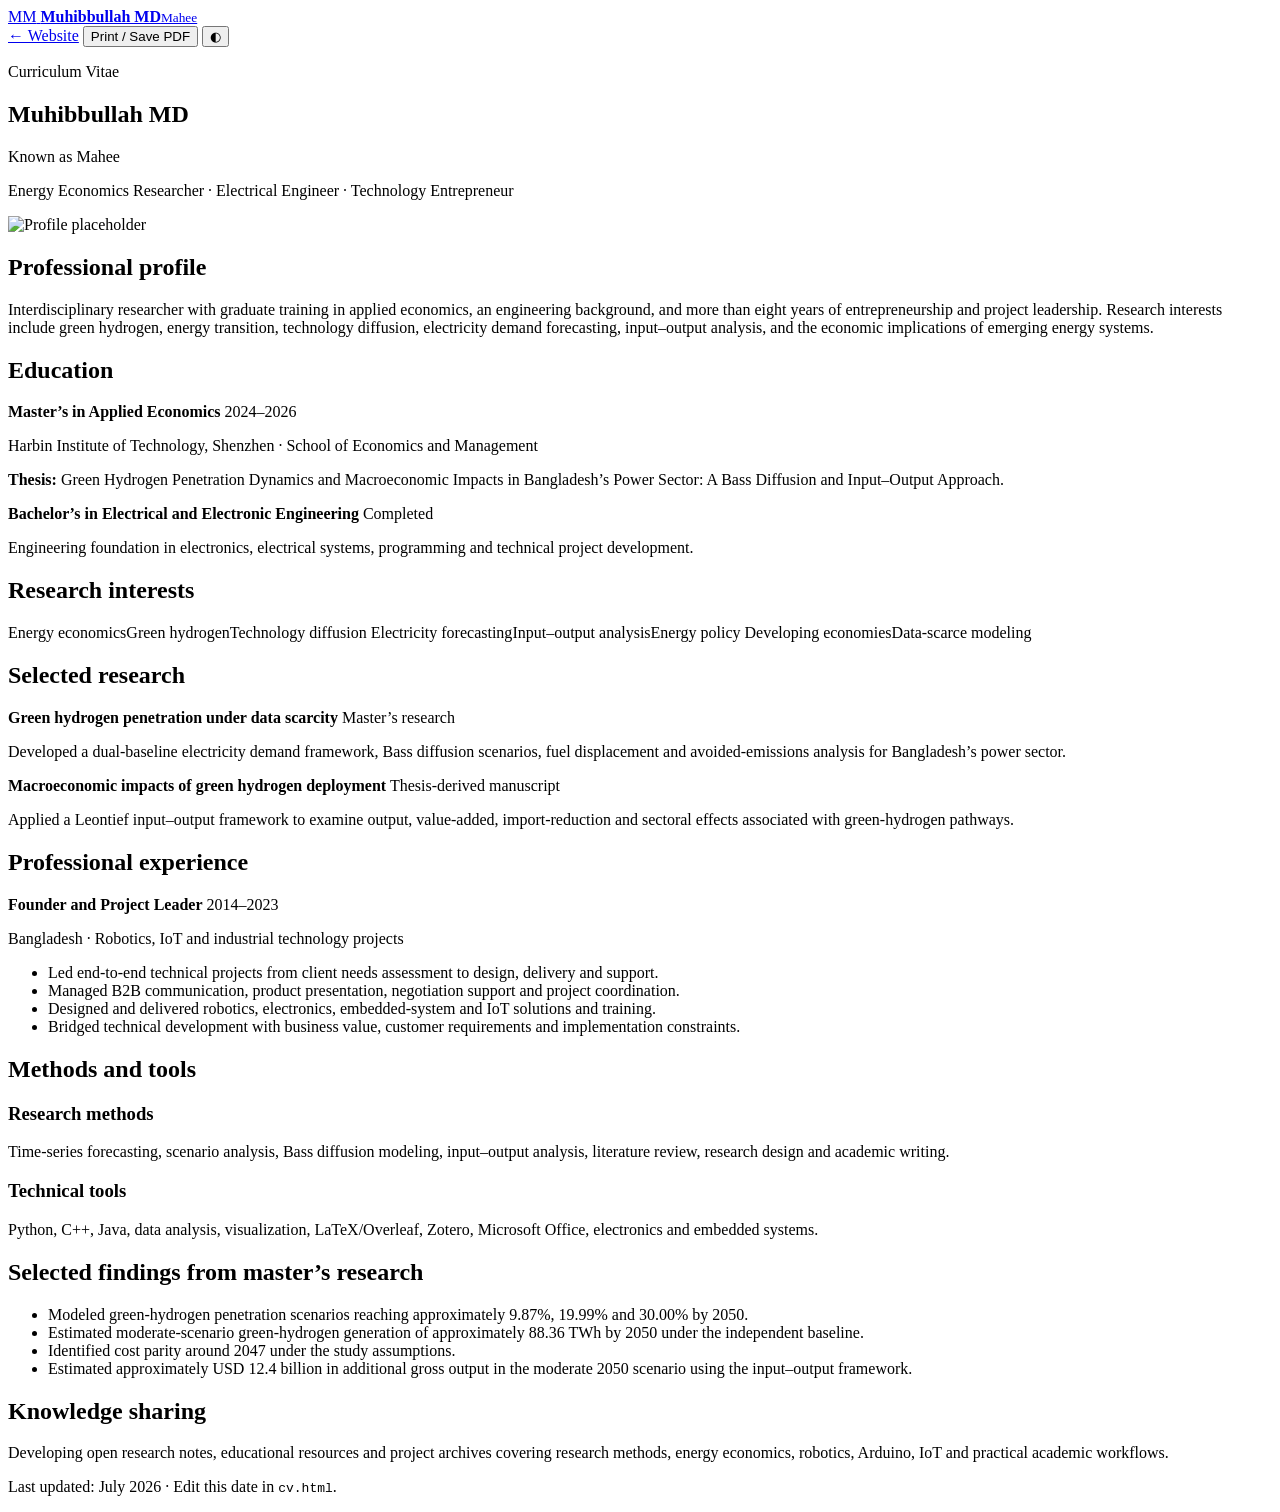
==== cv.html @ a52321ee "Add files via upload" ====
<!DOCTYPE html>
<html lang="en" data-theme="light">
<head>
  <meta charset="utf-8">
  <meta name="viewport" content="width=device-width, initial-scale=1">
  <title>CV | Muhibbullah MD (Mahee)</title>
  <meta name="description" content="Curriculum vitae of Muhibbullah MD (Mahee).">
  <link rel="icon" href="assets/images/favicon.svg" type="image/svg+xml">
  <link rel="stylesheet" href="assets/css/styles.css">
  <script>
    (function () {
      const saved = localStorage.getItem("theme");
      const prefersDark = window.matchMedia("(prefers-color-scheme: dark)").matches;
      document.documentElement.dataset.theme = saved || (prefersDark ? "dark" : "light");
    })();
  </script>
</head>
<body class="cv-page">
  <header class="site-header no-print">
    <div class="container nav-wrap">
      <a class="brand" href="index.html">
        <span class="brand-mark" aria-hidden="true">MM</span>
        <span><strong>Muhibbullah MD</strong><small>Mahee</small></span>
      </a>
      <nav class="cv-nav">
        <a href="index.html">← Website</a>
        <button class="button secondary small" type="button" onclick="window.print()">Print / Save PDF</button>
        <button class="theme-toggle" type="button" aria-label="Switch color theme"><span aria-hidden="true">◐</span></button>
      </nav>
    </div>
  </header>

  <main class="cv-shell">
    <article class="cv-document">
      <header class="cv-header">
        <div>
          <p class="eyebrow">Curriculum Vitae</p>
          <h1>Muhibbullah MD</h1>
          <p class="cv-subtitle">Known as Mahee</p>
          <p class="cv-role">Energy Economics Researcher · Electrical Engineer · Technology Entrepreneur</p>
        </div>
        <img src="assets/images/profile-placeholder.svg" alt="Profile placeholder" width="150" height="150">
      </header>

      <div class="cv-contact" id="cv-contact"></div>

      <section class="cv-section">
        <h2>Professional profile</h2>
        <p>
          Interdisciplinary researcher with graduate training in applied economics, an engineering background,
          and more than eight years of entrepreneurship and project leadership. Research interests include green
          hydrogen, energy transition, technology diffusion, electricity demand forecasting, input–output analysis,
          and the economic implications of emerging energy systems.
        </p>
      </section>

      <section class="cv-section">
        <h2>Education</h2>
        <div class="cv-entry">
          <div class="cv-entry-head">
            <strong>Master’s in Applied Economics</strong>
            <span>2024–2026</span>
          </div>
          <p>Harbin Institute of Technology, Shenzhen · School of Economics and Management</p>
          <p><strong>Thesis:</strong> Green Hydrogen Penetration Dynamics and Macroeconomic Impacts in Bangladesh’s Power Sector: A Bass Diffusion and Input–Output Approach.</p>
        </div>
        <div class="cv-entry">
          <div class="cv-entry-head">
            <strong>Bachelor’s in Electrical and Electronic Engineering</strong>
            <span>Completed</span>
          </div>
          <p>Engineering foundation in electronics, electrical systems, programming and technical project development.</p>
        </div>
      </section>

      <section class="cv-section">
        <h2>Research interests</h2>
        <div class="cv-chip-list">
          <span>Energy economics</span><span>Green hydrogen</span><span>Technology diffusion</span>
          <span>Electricity forecasting</span><span>Input–output analysis</span><span>Energy policy</span>
          <span>Developing economies</span><span>Data-scarce modeling</span>
        </div>
      </section>

      <section class="cv-section">
        <h2>Selected research</h2>
        <div class="cv-entry">
          <div class="cv-entry-head">
            <strong>Green hydrogen penetration under data scarcity</strong>
            <span>Master’s research</span>
          </div>
          <p>Developed a dual-baseline electricity demand framework, Bass diffusion scenarios, fuel displacement and avoided-emissions analysis for Bangladesh’s power sector.</p>
        </div>
        <div class="cv-entry">
          <div class="cv-entry-head">
            <strong>Macroeconomic impacts of green hydrogen deployment</strong>
            <span>Thesis-derived manuscript</span>
          </div>
          <p>Applied a Leontief input–output framework to examine output, value-added, import-reduction and sectoral effects associated with green-hydrogen pathways.</p>
        </div>
      </section>

      <section class="cv-section">
        <h2>Professional experience</h2>
        <div class="cv-entry">
          <div class="cv-entry-head">
            <strong>Founder and Project Leader</strong>
            <span>2014–2023</span>
          </div>
          <p>Bangladesh · Robotics, IoT and industrial technology projects</p>
          <ul>
            <li>Led end-to-end technical projects from client needs assessment to design, delivery and support.</li>
            <li>Managed B2B communication, product presentation, negotiation support and project coordination.</li>
            <li>Designed and delivered robotics, electronics, embedded-system and IoT solutions and training.</li>
            <li>Bridged technical development with business value, customer requirements and implementation constraints.</li>
          </ul>
        </div>
      </section>

      <section class="cv-section">
        <h2>Methods and tools</h2>
        <div class="cv-columns">
          <div>
            <h3>Research methods</h3>
            <p>Time-series forecasting, scenario analysis, Bass diffusion modeling, input–output analysis, literature review, research design and academic writing.</p>
          </div>
          <div>
            <h3>Technical tools</h3>
            <p>Python, C++, Java, data analysis, visualization, LaTeX/Overleaf, Zotero, Microsoft Office, electronics and embedded systems.</p>
          </div>
        </div>
      </section>

      <section class="cv-section">
        <h2>Selected findings from master’s research</h2>
        <ul>
          <li>Modeled green-hydrogen penetration scenarios reaching approximately 9.87%, 19.99% and 30.00% by 2050.</li>
          <li>Estimated moderate-scenario green-hydrogen generation of approximately 88.36 TWh by 2050 under the independent baseline.</li>
          <li>Identified cost parity around 2047 under the study assumptions.</li>
          <li>Estimated approximately USD 12.4 billion in additional gross output in the moderate 2050 scenario using the input–output framework.</li>
        </ul>
      </section>

      <section class="cv-section">
        <h2>Knowledge sharing</h2>
        <p>
          Developing open research notes, educational resources and project archives covering research methods,
          energy economics, robotics, Arduino, IoT and practical academic workflows.
        </p>
      </section>

      <footer class="cv-footer">
        <p>Last updated: July 2026 · Edit this date in <code>cv.html</code>.</p>
      </footer>
    </article>
  </main>

  <script src="assets/js/site-data.js"></script>
  <script src="assets/js/main.js"></script>
</body>
</html>
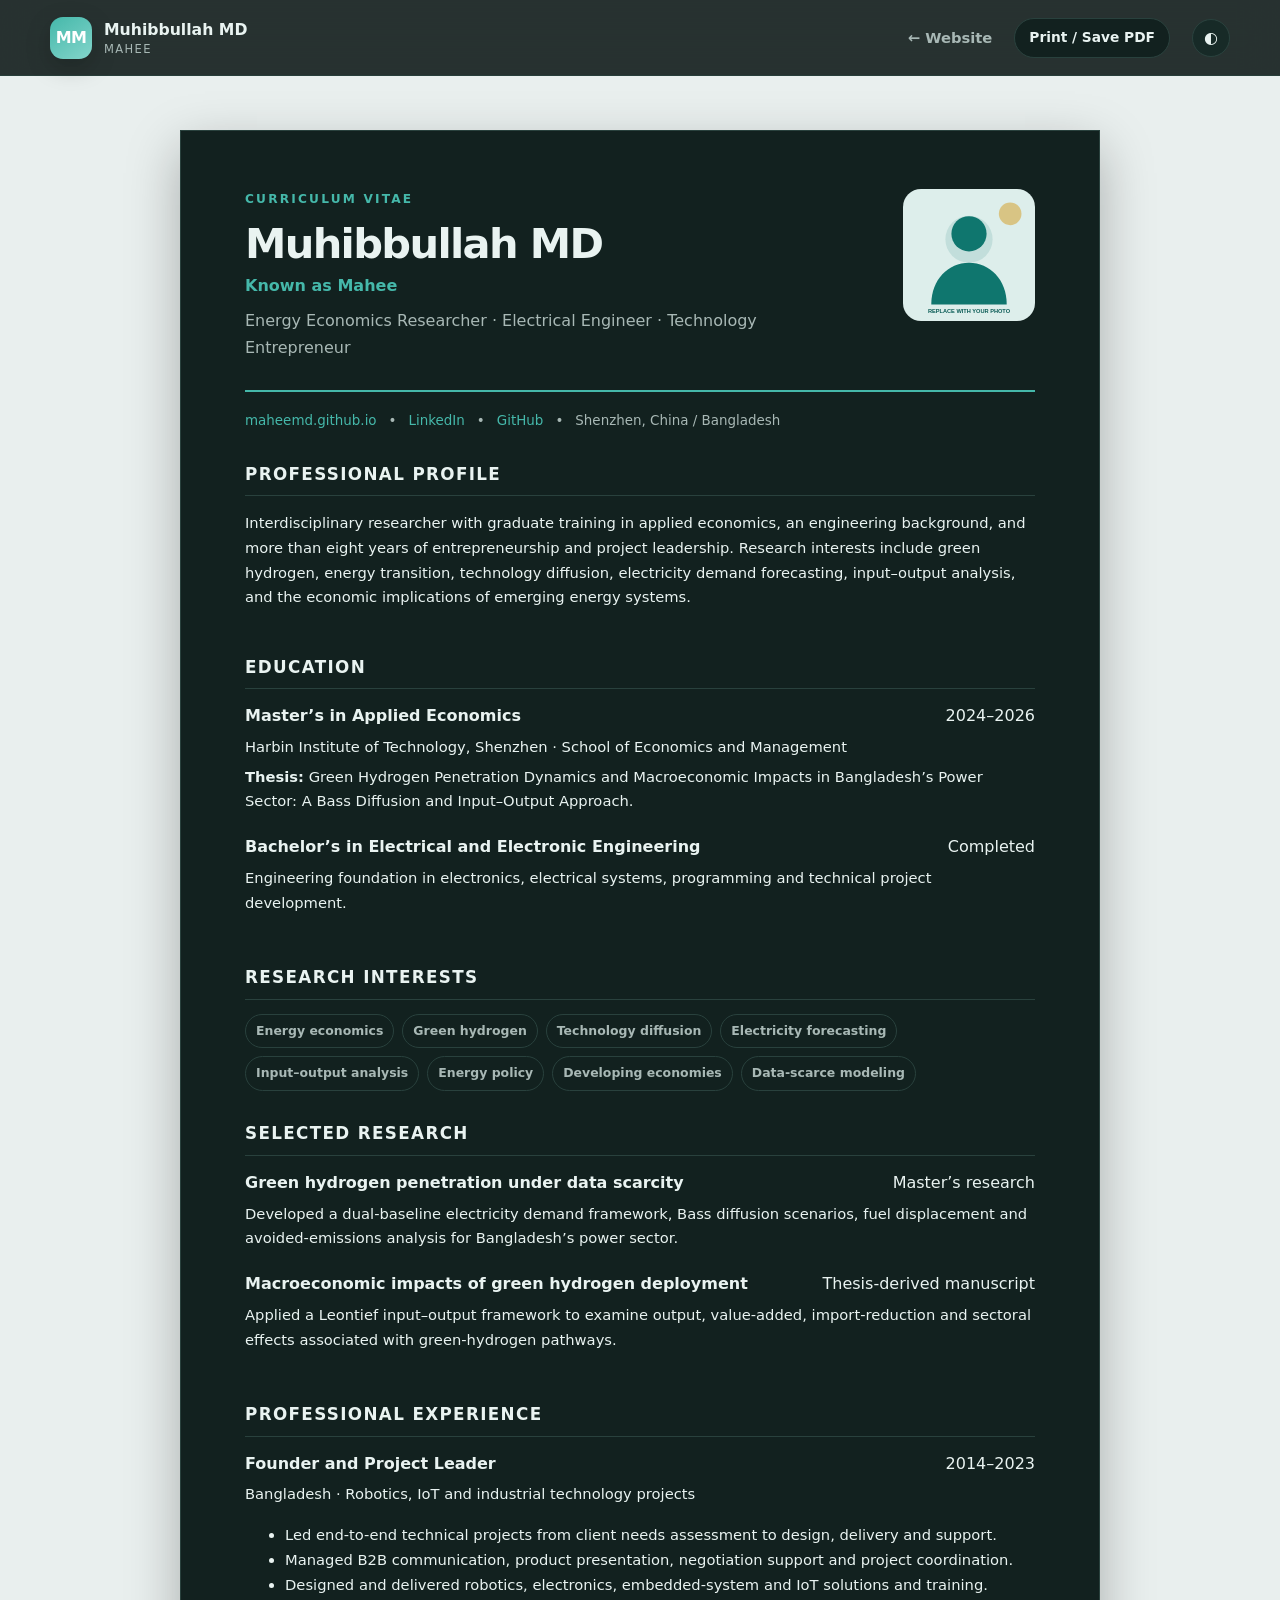
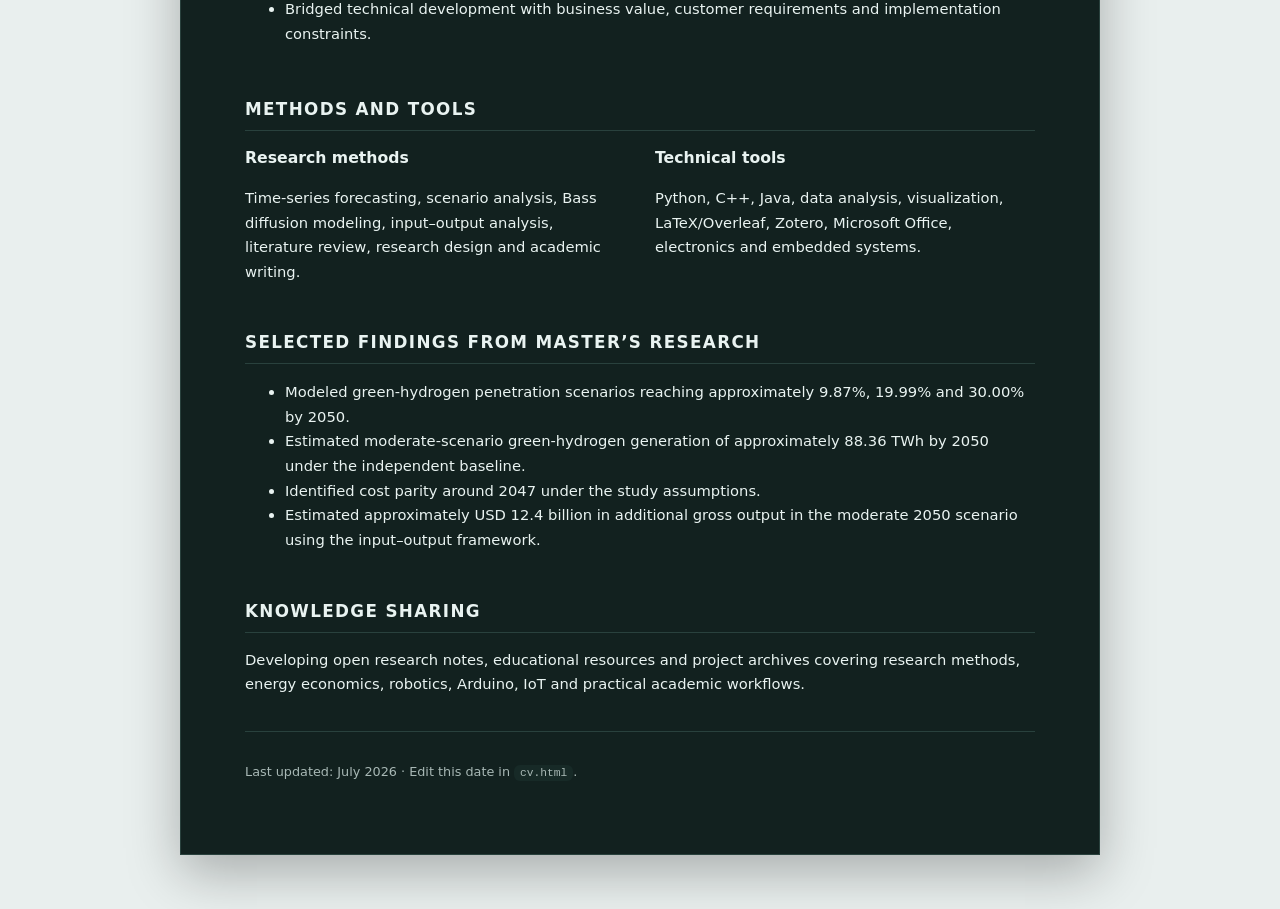
==== commit d286cc89: "Update cv.html default putted dark to white" ====
--- a/cv.html
+++ b/cv.html
@@ -10,7 +10,7 @@
   <script>
     (function () {
       const saved = localStorage.getItem("theme");
-      const prefersDark = window.matchMedia("(prefers-color-scheme: dark)").matches;
+      const prefersDark = window.matchMedia("(prefers-color-scheme: light)").matches;
       document.documentElement.dataset.theme = saved || (prefersDark ? "dark" : "light");
     })();
   </script>
--- a/assets/css/styles.css
+++ b/assets/css/styles.css
@@ -0,0 +1,1376 @@
+/* =========================================================
+   Muhibbullah MD (Mahee) — GitHub Pages portfolio
+   Edit colors in :root and [data-theme="dark"].
+   ========================================================= */
+
+:root {
+  --bg: #f7faf9;
+  --surface: #ffffff;
+  --surface-alt: #edf6f4;
+  --text: #17312f;
+  --muted: #5c6f6c;
+  --line: #d9e7e4;
+  --brand: #0f766e;
+  --brand-dark: #0a5b55;
+  --brand-soft: #d9f0ec;
+  --accent: #d6a83b;
+  --shadow: 0 18px 50px rgba(21, 74, 69, 0.10);
+  --shadow-soft: 0 8px 24px rgba(21, 74, 69, 0.08);
+  --radius: 22px;
+  --radius-sm: 14px;
+  --container: 1180px;
+  --header-height: 76px;
+}
+
+[data-theme="dark"] {
+  --bg: #0c1716;
+  --surface: #12211f;
+  --surface-alt: #172a27;
+  --text: #e9f3f1;
+  --muted: #a8b8b5;
+  --line: #29413d;
+  --brand: #45b8aa;
+  --brand-dark: #83d5cb;
+  --brand-soft: #173d38;
+  --accent: #e1bd65;
+  --shadow: 0 18px 50px rgba(0, 0, 0, 0.28);
+  --shadow-soft: 0 8px 24px rgba(0, 0, 0, 0.22);
+}
+
+*,
+*::before,
+*::after {
+  box-sizing: border-box;
+}
+
+html {
+  scroll-behavior: smooth;
+  scroll-padding-top: calc(var(--header-height) + 22px);
+}
+
+body {
+  margin: 0;
+  background: var(--bg);
+  color: var(--text);
+  font-family: Inter, ui-sans-serif, system-ui, -apple-system, BlinkMacSystemFont, "Segoe UI", sans-serif;
+  line-height: 1.68;
+  text-rendering: optimizeLegibility;
+}
+
+body.menu-open {
+  overflow: hidden;
+}
+
+img {
+  display: block;
+  max-width: 100%;
+}
+
+a {
+  color: inherit;
+  text-decoration: none;
+}
+
+button,
+input,
+textarea {
+  font: inherit;
+}
+
+button {
+  color: inherit;
+}
+
+.container {
+  width: min(calc(100% - 40px), var(--container));
+  margin-inline: auto;
+}
+
+.skip-link {
+  position: fixed;
+  top: -100px;
+  left: 20px;
+  z-index: 9999;
+  padding: 10px 16px;
+  background: var(--brand);
+  color: white;
+  border-radius: 0 0 10px 10px;
+}
+
+.skip-link:focus {
+  top: 0;
+}
+
+.site-header {
+  position: sticky;
+  top: 0;
+  z-index: 1000;
+  height: var(--header-height);
+  background: color-mix(in srgb, var(--bg) 88%, transparent);
+  border-bottom: 1px solid color-mix(in srgb, var(--line) 80%, transparent);
+  backdrop-filter: blur(18px);
+}
+
+.nav-wrap {
+  min-height: var(--header-height);
+  display: flex;
+  align-items: center;
+  justify-content: space-between;
+  gap: 24px;
+}
+
+.brand {
+  display: inline-flex;
+  align-items: center;
+  gap: 12px;
+  line-height: 1.1;
+}
+
+.brand-mark {
+  display: inline-grid;
+  place-items: center;
+  width: 42px;
+  height: 42px;
+  border-radius: 13px;
+  background: linear-gradient(145deg, var(--brand), var(--brand-dark));
+  color: white;
+  font-weight: 850;
+  letter-spacing: -0.04em;
+  box-shadow: var(--shadow-soft);
+}
+
+.brand-mark.large {
+  width: 62px;
+  height: 62px;
+  border-radius: 18px;
+  font-size: 1.25rem;
+}
+
+.brand strong,
+.brand small {
+  display: block;
+}
+
+.brand strong {
+  font-size: 0.98rem;
+}
+
+.brand small {
+  margin-top: 5px;
+  color: var(--muted);
+  font-size: 0.72rem;
+  letter-spacing: 0.12em;
+  text-transform: uppercase;
+}
+
+.main-nav,
+.cv-nav {
+  display: flex;
+  align-items: center;
+  gap: 22px;
+}
+
+.main-nav a,
+.cv-nav a {
+  color: var(--muted);
+  font-size: 0.92rem;
+  font-weight: 650;
+  transition: color 180ms ease;
+}
+
+.main-nav a:hover,
+.cv-nav a:hover {
+  color: var(--brand);
+}
+
+.main-nav .nav-cta {
+  padding: 8px 14px;
+  border: 1px solid var(--line);
+  border-radius: 999px;
+  color: var(--text);
+}
+
+.theme-toggle,
+.nav-toggle,
+.back-to-top {
+  border: 0;
+  cursor: pointer;
+}
+
+.theme-toggle {
+  display: inline-grid;
+  place-items: center;
+  width: 38px;
+  height: 38px;
+  border-radius: 50%;
+  background: var(--surface-alt);
+  border: 1px solid var(--line);
+}
+
+.nav-toggle {
+  display: none;
+  width: 44px;
+  height: 44px;
+  padding: 10px;
+  background: transparent;
+}
+
+.nav-toggle span {
+  display: block;
+  height: 2px;
+  margin: 5px 0;
+  background: var(--text);
+  border-radius: 2px;
+}
+
+.hero {
+  position: relative;
+  overflow: hidden;
+  padding: 98px 0 88px;
+}
+
+.hero-shape {
+  position: absolute;
+  border-radius: 50%;
+  filter: blur(2px);
+  pointer-events: none;
+}
+
+.hero-shape-one {
+  width: 410px;
+  height: 410px;
+  right: -140px;
+  top: -100px;
+  background: radial-gradient(circle, color-mix(in srgb, var(--brand) 25%, transparent), transparent 68%);
+}
+
+.hero-shape-two {
+  width: 360px;
+  height: 360px;
+  left: -190px;
+  bottom: -190px;
+  background: radial-gradient(circle, color-mix(in srgb, var(--accent) 20%, transparent), transparent 68%);
+}
+
+.hero-grid {
+  display: grid;
+  grid-template-columns: minmax(0, 1.25fr) minmax(320px, 0.75fr);
+  align-items: center;
+  gap: clamp(48px, 8vw, 100px);
+}
+
+.eyebrow,
+.section-kicker {
+  margin: 0 0 14px;
+  color: var(--brand);
+  font-size: 0.76rem;
+  font-weight: 800;
+  letter-spacing: 0.18em;
+  text-transform: uppercase;
+}
+
+.hero h1,
+.page-hero h1,
+.article h1,
+.error-card h1 {
+  margin: 0;
+  font-size: clamp(2.7rem, 7vw, 5.7rem);
+  line-height: 0.98;
+  letter-spacing: -0.062em;
+}
+
+.nickname {
+  display: block;
+  margin-top: 14px;
+  color: var(--brand);
+  font-size: 0.36em;
+  letter-spacing: 0;
+}
+
+.hero-title {
+  max-width: 760px;
+  margin: 28px 0 0;
+  color: var(--text);
+  font-size: clamp(1.02rem, 2vw, 1.25rem);
+  font-weight: 700;
+}
+
+.hero-title span {
+  color: var(--accent);
+}
+
+.hero-summary {
+  max-width: 700px;
+  margin: 20px 0 0;
+  color: var(--muted);
+  font-size: 1.08rem;
+}
+
+.hero-actions,
+.contact-actions {
+  display: flex;
+  flex-wrap: wrap;
+  gap: 12px;
+  margin-top: 30px;
+}
+
+.button {
+  display: inline-flex;
+  justify-content: center;
+  align-items: center;
+  min-height: 48px;
+  padding: 11px 20px;
+  border-radius: 999px;
+  border: 1px solid transparent;
+  font-weight: 760;
+  transition: transform 180ms ease, box-shadow 180ms ease, background 180ms ease;
+}
+
+.button:hover {
+  transform: translateY(-2px);
+}
+
+.button.primary {
+  background: var(--brand);
+  color: white;
+  box-shadow: 0 10px 24px color-mix(in srgb, var(--brand) 25%, transparent);
+}
+
+.button.primary:hover {
+  background: var(--brand-dark);
+}
+
+.button.secondary {
+  background: var(--surface);
+  border-color: var(--line);
+  color: var(--text);
+}
+
+.button.small {
+  min-height: 38px;
+  padding: 7px 14px;
+  font-size: 0.86rem;
+}
+
+.hero-links {
+  display: flex;
+  flex-wrap: wrap;
+  gap: 16px;
+  margin-top: 24px;
+}
+
+.hero-links a,
+.text-link {
+  color: var(--brand);
+  font-weight: 750;
+}
+
+.hero-links a:hover,
+.text-link:hover {
+  text-decoration: underline;
+  text-underline-offset: 4px;
+}
+
+.hero-card {
+  position: relative;
+  padding: 20px;
+  background: var(--surface);
+  border: 1px solid var(--line);
+  border-radius: 30px;
+  box-shadow: var(--shadow);
+  transform: rotate(1deg);
+}
+
+.hero-card img {
+  width: 100%;
+  border-radius: 22px;
+  background: var(--surface-alt);
+}
+
+.availability {
+  display: flex;
+  align-items: center;
+  gap: 9px;
+  margin: 18px 4px 10px;
+  font-size: 0.9rem;
+  font-weight: 700;
+}
+
+.status-dot {
+  width: 9px;
+  height: 9px;
+  border-radius: 50%;
+  background: #2ab673;
+  box-shadow: 0 0 0 6px color-mix(in srgb, #2ab673 16%, transparent);
+}
+
+.quick-facts {
+  margin: 16px 0 0;
+}
+
+.quick-facts div {
+  display: grid;
+  grid-template-columns: 80px 1fr;
+  gap: 12px;
+  padding: 13px 4px;
+  border-top: 1px solid var(--line);
+}
+
+.quick-facts dt {
+  color: var(--muted);
+  font-size: 0.78rem;
+  font-weight: 800;
+  text-transform: uppercase;
+}
+
+.quick-facts dd {
+  margin: 0;
+  font-size: 0.92rem;
+}
+
+.stats-section {
+  border-top: 1px solid var(--line);
+  border-bottom: 1px solid var(--line);
+  background: var(--surface);
+}
+
+.stats-grid {
+  display: grid;
+  grid-template-columns: repeat(4, 1fr);
+}
+
+.stat {
+  padding: 32px 26px;
+  border-right: 1px solid var(--line);
+}
+
+.stat:last-child {
+  border-right: 0;
+}
+
+.stat strong,
+.stat span {
+  display: block;
+}
+
+.stat strong {
+  color: var(--brand);
+  font-size: 1.7rem;
+  line-height: 1;
+}
+
+.stat span {
+  margin-top: 9px;
+  color: var(--muted);
+  font-size: 0.86rem;
+}
+
+.section {
+  padding: 104px 0;
+}
+
+.section-alt {
+  background: var(--surface-alt);
+}
+
+.two-column {
+  display: grid;
+  grid-template-columns: minmax(260px, 0.78fr) minmax(0, 1.22fr);
+  gap: clamp(44px, 8vw, 110px);
+}
+
+.section h2 {
+  margin: 0;
+  font-size: clamp(2rem, 4vw, 3.25rem);
+  line-height: 1.08;
+  letter-spacing: -0.04em;
+}
+
+.prose p {
+  margin: 0 0 18px;
+  color: var(--muted);
+  font-size: 1.03rem;
+}
+
+.tag-list,
+.mini-tags,
+.cv-chip-list {
+  display: flex;
+  flex-wrap: wrap;
+  gap: 8px;
+}
+
+.tag-list {
+  margin-top: 28px;
+}
+
+.tag-list span,
+.mini-tags span,
+.cv-chip-list span {
+  border: 1px solid var(--line);
+  border-radius: 999px;
+  background: var(--surface);
+  color: var(--muted);
+  font-weight: 650;
+}
+
+.tag-list span {
+  padding: 8px 13px;
+  font-size: 0.85rem;
+}
+
+.section-heading {
+  display: flex;
+  align-items: end;
+  justify-content: space-between;
+  gap: 38px;
+  margin-bottom: 42px;
+}
+
+.section-heading > p {
+  max-width: 560px;
+  margin: 0;
+  color: var(--muted);
+}
+
+.card-grid {
+  display: grid;
+  gap: 20px;
+}
+
+.card-grid.three {
+  grid-template-columns: repeat(3, 1fr);
+}
+
+.card-grid.two {
+  grid-template-columns: repeat(2, 1fr);
+}
+
+.info-card,
+.project-card,
+.note-card {
+  position: relative;
+  min-height: 100%;
+  padding: 28px;
+  background: var(--surface);
+  border: 1px solid var(--line);
+  border-radius: var(--radius);
+  box-shadow: var(--shadow-soft);
+  transition: transform 180ms ease, border-color 180ms ease;
+}
+
+.info-card:hover,
+.project-card:hover,
+.note-card:hover {
+  transform: translateY(-5px);
+  border-color: color-mix(in srgb, var(--brand) 50%, var(--line));
+}
+
+.card-icon {
+  display: inline-grid;
+  place-items: center;
+  min-width: 48px;
+  height: 48px;
+  padding: 0 10px;
+  border-radius: 14px;
+  background: var(--brand-soft);
+  color: var(--brand);
+  font-weight: 850;
+}
+
+.info-card h3,
+.project-card h3,
+.note-card h3 {
+  margin: 22px 0 10px;
+  font-size: 1.22rem;
+  line-height: 1.28;
+}
+
+.info-card p,
+.project-card p,
+.note-card p {
+  margin: 0;
+  color: var(--muted);
+}
+
+.mini-tags {
+  margin-top: 22px;
+}
+
+.mini-tags span {
+  padding: 5px 9px;
+  font-size: 0.72rem;
+}
+
+.filter-bar {
+  display: flex;
+  flex-wrap: wrap;
+  gap: 8px;
+  margin-bottom: 24px;
+}
+
+.filter-button {
+  padding: 8px 14px;
+  background: var(--surface);
+  border: 1px solid var(--line);
+  border-radius: 999px;
+  color: var(--muted);
+  cursor: pointer;
+  font-weight: 700;
+}
+
+.filter-button.active {
+  background: var(--brand);
+  border-color: var(--brand);
+  color: white;
+}
+
+.publication-list {
+  display: grid;
+  gap: 14px;
+}
+
+.publication-item {
+  display: grid;
+  grid-template-columns: 94px 1fr;
+  gap: 26px;
+  padding: 30px;
+  background: var(--surface);
+  border: 1px solid var(--line);
+  border-radius: var(--radius);
+}
+
+.publication-year {
+  color: var(--brand);
+  font-size: 1.35rem;
+  font-weight: 850;
+}
+
+.publication-topline {
+  display: flex;
+  flex-wrap: wrap;
+  align-items: center;
+  gap: 10px;
+  margin-bottom: 10px;
+}
+
+.status-badge {
+  display: inline-flex;
+  padding: 5px 9px;
+  border-radius: 999px;
+  font-size: 0.7rem;
+  font-weight: 850;
+  letter-spacing: 0.04em;
+  text-transform: uppercase;
+}
+
+.status-badge.success {
+  background: #dcf6e7;
+  color: #176b40;
+}
+
+.status-badge.progress {
+  background: #fff1cc;
+  color: #7a5711;
+}
+
+.status-badge.neutral {
+  background: var(--surface-alt);
+  color: var(--muted);
+}
+
+.publication-type,
+.note-meta {
+  color: var(--muted);
+  font-size: 0.78rem;
+  font-weight: 750;
+  text-transform: uppercase;
+  letter-spacing: 0.08em;
+}
+
+.publication-body h3 {
+  margin: 0 0 8px;
+  font-size: 1.24rem;
+  line-height: 1.32;
+}
+
+.publication-authors,
+.publication-venue,
+.publication-body > p:last-child {
+  margin: 5px 0;
+}
+
+.publication-authors {
+  font-weight: 700;
+}
+
+.publication-venue,
+.publication-body > p:last-child {
+  color: var(--muted);
+}
+
+.project-number {
+  color: color-mix(in srgb, var(--brand) 50%, var(--muted));
+  font-size: 0.78rem;
+  font-weight: 850;
+  letter-spacing: 0.16em;
+}
+
+.timeline {
+  position: relative;
+  max-width: 960px;
+  margin-inline: auto;
+}
+
+.timeline::before {
+  content: "";
+  position: absolute;
+  left: 170px;
+  top: 12px;
+  bottom: 12px;
+  width: 1px;
+  background: var(--line);
+}
+
+.timeline-item {
+  position: relative;
+  display: grid;
+  grid-template-columns: 140px 1fr;
+  gap: 60px;
+  padding: 0 0 44px;
+}
+
+.timeline-marker {
+  position: absolute;
+  left: 164px;
+  top: 8px;
+  width: 13px;
+  height: 13px;
+  border: 3px solid var(--bg);
+  border-radius: 50%;
+  background: var(--brand);
+  box-shadow: 0 0 0 1px var(--brand);
+}
+
+.timeline-date {
+  color: var(--brand);
+  font-weight: 800;
+  text-align: right;
+}
+
+.timeline-content {
+  padding: 0 0 24px;
+  border-bottom: 1px solid var(--line);
+}
+
+.timeline-content h3 {
+  margin: 0;
+  font-size: 1.25rem;
+}
+
+.timeline-place {
+  margin: 4px 0 10px;
+  color: var(--text);
+  font-weight: 700;
+}
+
+.timeline-content p:last-child {
+  margin-bottom: 0;
+  color: var(--muted);
+}
+
+.note-card .note-meta {
+  margin-bottom: 8px;
+}
+
+.note-card h3,
+.note-card h2 {
+  margin-top: 10px;
+}
+
+.note-card .text-link,
+.note-card .status-badge {
+  display: inline-flex;
+  margin-top: 22px;
+}
+
+.contact-section {
+  padding-top: 50px;
+}
+
+.contact-card {
+  display: grid;
+  grid-template-columns: 1.2fr 0.8fr;
+  gap: 42px;
+  align-items: center;
+  padding: clamp(36px, 6vw, 70px);
+  border-radius: 32px;
+  background:
+    linear-gradient(120deg, color-mix(in srgb, var(--brand) 15%, var(--surface)), var(--surface));
+  border: 1px solid var(--line);
+  box-shadow: var(--shadow);
+}
+
+.contact-card p {
+  max-width: 720px;
+  color: var(--muted);
+}
+
+.contact-actions {
+  justify-content: flex-end;
+  margin-top: 0;
+}
+
+.setup-note {
+  max-width: 440px;
+  margin: 0;
+  padding: 16px;
+  background: var(--surface);
+  border: 1px dashed var(--line);
+  border-radius: var(--radius-sm);
+  font-size: 0.88rem;
+}
+
+code {
+  padding: 2px 6px;
+  background: var(--surface-alt);
+  border-radius: 6px;
+  font-size: 0.88em;
+}
+
+.site-footer {
+  padding: 54px 0;
+  border-top: 1px solid var(--line);
+  background: var(--surface);
+}
+
+.footer-grid {
+  display: grid;
+  grid-template-columns: 1fr auto;
+  gap: 26px 60px;
+  align-items: start;
+}
+
+.footer-brand + p {
+  max-width: 520px;
+  color: var(--muted);
+  font-size: 0.9rem;
+}
+
+.footer-links {
+  display: flex;
+  flex-wrap: wrap;
+  justify-content: flex-end;
+  gap: 18px;
+  font-size: 0.88rem;
+  font-weight: 700;
+}
+
+.copyright {
+  grid-column: 1 / -1;
+  margin: 0;
+  padding-top: 20px;
+  border-top: 1px solid var(--line);
+  color: var(--muted);
+  font-size: 0.82rem;
+}
+
+.back-to-top {
+  position: fixed;
+  right: 22px;
+  bottom: 22px;
+  z-index: 30;
+  width: 44px;
+  height: 44px;
+  border-radius: 50%;
+  background: var(--brand);
+  color: white;
+  box-shadow: var(--shadow-soft);
+  opacity: 0;
+  transform: translateY(14px);
+  pointer-events: none;
+  transition: opacity 180ms ease, transform 180ms ease;
+}
+
+.back-to-top.visible {
+  opacity: 1;
+  transform: translateY(0);
+  pointer-events: auto;
+}
+
+.reveal {
+  opacity: 0;
+  transform: translateY(18px);
+}
+
+.reveal.visible {
+  opacity: 1;
+  transform: none;
+  transition: opacity 600ms ease, transform 600ms ease;
+}
+
+/* CV */
+.cv-page {
+  background: #e9efee;
+}
+
+.cv-shell {
+  padding: 54px 20px;
+}
+
+.cv-document {
+  width: min(100%, 920px);
+  margin: 0 auto;
+  padding: 58px 64px;
+  background: var(--surface);
+  border: 1px solid var(--line);
+  box-shadow: var(--shadow);
+}
+
+.cv-header {
+  display: flex;
+  justify-content: space-between;
+  gap: 36px;
+  padding-bottom: 28px;
+  border-bottom: 2px solid var(--brand);
+}
+
+.cv-header h1 {
+  margin: 0;
+  font-size: 2.6rem;
+  line-height: 1;
+  letter-spacing: -0.04em;
+}
+
+.cv-header img {
+  width: 132px;
+  height: 132px;
+  border-radius: 18px;
+}
+
+.cv-subtitle,
+.cv-role {
+  margin: 8px 0 0;
+}
+
+.cv-subtitle {
+  color: var(--brand);
+  font-weight: 800;
+}
+
+.cv-role {
+  color: var(--muted);
+}
+
+.cv-contact {
+  display: flex;
+  flex-wrap: wrap;
+  gap: 6px 12px;
+  margin: 18px 0 0;
+  color: var(--muted);
+  font-size: 0.84rem;
+}
+
+.cv-contact a {
+  color: var(--brand);
+}
+
+.cv-section {
+  padding: 28px 0 0;
+}
+
+.cv-section h2 {
+  margin: 0 0 14px;
+  padding-bottom: 7px;
+  border-bottom: 1px solid var(--line);
+  font-size: 1.05rem;
+  letter-spacing: 0.08em;
+  text-transform: uppercase;
+}
+
+.cv-section h3 {
+  margin: 0 0 6px;
+  font-size: 0.98rem;
+}
+
+.cv-section p,
+.cv-section li {
+  font-size: 0.92rem;
+}
+
+.cv-entry {
+  margin-bottom: 20px;
+}
+
+.cv-entry-head {
+  display: flex;
+  justify-content: space-between;
+  gap: 24px;
+}
+
+.cv-entry p {
+  margin: 5px 0;
+}
+
+.cv-chip-list span {
+  padding: 6px 10px;
+  font-size: 0.78rem;
+}
+
+.cv-columns {
+  display: grid;
+  grid-template-columns: 1fr 1fr;
+  gap: 30px;
+}
+
+.cv-footer {
+  margin-top: 34px;
+  padding-top: 16px;
+  border-top: 1px solid var(--line);
+  color: var(--muted);
+  font-size: 0.8rem;
+}
+
+/* Notes and article */
+.page-hero {
+  padding: 90px 0 70px;
+  background: var(--surface-alt);
+  border-bottom: 1px solid var(--line);
+}
+
+.page-hero h1 {
+  max-width: 850px;
+  font-size: clamp(2.5rem, 6vw, 4.8rem);
+}
+
+.page-hero p:last-child {
+  max-width: 720px;
+  margin: 22px 0 0;
+  color: var(--muted);
+  font-size: 1.08rem;
+}
+
+.article-page {
+  padding: 84px 20px;
+}
+
+.article {
+  width: min(100%, 760px);
+  margin: 0 auto;
+}
+
+.article h1 {
+  margin-bottom: 26px;
+  font-size: clamp(2.4rem, 6vw, 4.5rem);
+}
+
+.article p,
+.article li {
+  color: var(--muted);
+  font-size: 1.06rem;
+}
+
+.article-lead {
+  color: var(--text) !important;
+  font-size: 1.25rem !important;
+}
+
+blockquote {
+  margin: 34px 0;
+  padding: 22px 26px;
+  border-left: 4px solid var(--brand);
+  background: var(--surface-alt);
+  border-radius: 0 var(--radius-sm) var(--radius-sm) 0;
+  font-size: 1.15rem;
+  font-weight: 700;
+}
+
+/* Error */
+.error-page {
+  min-height: 100vh;
+  display: grid;
+  place-items: center;
+  padding: 24px;
+}
+
+.error-card {
+  max-width: 650px;
+  text-align: center;
+}
+
+.error-card .brand-mark {
+  margin: 0 auto 24px;
+}
+
+.error-card h1 {
+  font-size: clamp(2.5rem, 8vw, 5rem);
+}
+
+.error-card p {
+  color: var(--muted);
+}
+
+/* Responsive */
+@media (max-width: 980px) {
+  .nav-toggle {
+    display: block;
+  }
+
+  .main-nav {
+    position: fixed;
+    inset: var(--header-height) 0 auto 0;
+    display: grid;
+    gap: 0;
+    padding: 18px 20px 28px;
+    background: var(--surface);
+    border-bottom: 1px solid var(--line);
+    box-shadow: var(--shadow);
+    transform: translateY(-120%);
+    transition: transform 220ms ease;
+  }
+
+  .main-nav.open {
+    transform: translateY(0);
+  }
+
+  .main-nav a,
+  .main-nav .nav-cta {
+    padding: 14px 6px;
+    border: 0;
+    border-bottom: 1px solid var(--line);
+    border-radius: 0;
+  }
+
+  .main-nav .theme-toggle {
+    margin-top: 14px;
+  }
+
+  .hero-grid,
+  .two-column,
+  .contact-card {
+    grid-template-columns: 1fr;
+  }
+
+  .hero-card {
+    max-width: 580px;
+  }
+
+  .stats-grid,
+  .card-grid.three {
+    grid-template-columns: repeat(2, 1fr);
+  }
+
+  .contact-actions {
+    justify-content: flex-start;
+  }
+}
+
+@media (max-width: 720px) {
+  .container {
+    width: min(calc(100% - 28px), var(--container));
+  }
+
+  .hero {
+    padding: 72px 0 66px;
+  }
+
+  .section {
+    padding: 76px 0;
+  }
+
+  .stats-grid,
+  .card-grid.three,
+  .card-grid.two,
+  .footer-grid,
+  .cv-columns {
+    grid-template-columns: 1fr;
+  }
+
+  .stat {
+    border-right: 0;
+    border-bottom: 1px solid var(--line);
+  }
+
+  .stat:last-child {
+    border-bottom: 0;
+  }
+
+  .section-heading {
+    display: block;
+  }
+
+  .section-heading > p,
+  .section-heading > .text-link {
+    display: inline-block;
+    margin-top: 18px;
+  }
+
+  .publication-item {
+    grid-template-columns: 1fr;
+    gap: 12px;
+    padding: 24px;
+  }
+
+  .timeline::before {
+    left: 7px;
+  }
+
+  .timeline-item {
+    grid-template-columns: 1fr;
+    gap: 8px;
+    padding-left: 34px;
+  }
+
+  .timeline-marker {
+    left: 1px;
+  }
+
+  .timeline-date {
+    text-align: left;
+  }
+
+  .footer-links {
+    justify-content: flex-start;
+  }
+
+  .cv-document {
+    padding: 38px 26px;
+  }
+
+  .cv-header {
+    display: block;
+  }
+
+  .cv-header img {
+    margin-top: 22px;
+  }
+
+  .cv-entry-head {
+    display: block;
+  }
+
+  .cv-nav .theme-toggle {
+    display: none;
+  }
+}
+
+@media (prefers-reduced-motion: reduce) {
+  *,
+  *::before,
+  *::after {
+    scroll-behavior: auto !important;
+    transition-duration: 0.01ms !important;
+    animation-duration: 0.01ms !important;
+    animation-iteration-count: 1 !important;
+  }
+
+  .reveal {
+    opacity: 1;
+    transform: none;
+  }
+}
+
+@media print {
+  @page {
+    size: A4;
+    margin: 12mm;
+  }
+
+  :root,
+  [data-theme="dark"] {
+    --bg: #ffffff;
+    --surface: #ffffff;
+    --text: #111111;
+    --muted: #444444;
+    --line: #cccccc;
+    --brand: #0a5b55;
+  }
+
+  .no-print {
+    display: none !important;
+  }
+
+  body,
+  .cv-page,
+  .cv-shell {
+    background: #ffffff !important;
+  }
+
+  .cv-shell {
+    padding: 0;
+  }
+
+  .cv-document {
+    width: 100%;
+    margin: 0;
+    padding: 0;
+    border: 0;
+    box-shadow: none;
+  }
+
+  .cv-header img {
+    width: 105px;
+    height: 105px;
+  }
+
+  .cv-section {
+    break-inside: avoid;
+  }
+
+  a {
+    color: inherit;
+  }
+}
+
+/* ===== CUSTOM HERO DESIGN ===== */
+
+/* Center the complete introduction section */
+.hero-copy {
+  align-self: center;
+  max-width: 760px;
+  margin-left: auto;
+  margin-right: auto;
+  text-align: center;
+}
+
+/* Keep the introduction paragraph centered */
+.hero-summary {
+  margin-left: auto;
+  margin-right: auto;
+}
+
+/* Center the buttons */
+.hero-actions {
+  justify-content: center;
+}
+
+/* Center GitHub and LinkedIn links */
+.hero-links {
+  justify-content: center;
+}
+
+/* Remove the large frame around the profile section */
+.hero-card {
+  max-width: 430px;
+  margin-left: auto;
+  margin-right: auto;
+  padding: 0;
+  background: transparent;
+  border: none;
+  border-radius: 0;
+  box-shadow: none;
+  transform: none;
+  justify-self: center;
+}
+
+/* Remove the frame and rounded corners from the photo */
+.hero-card img {
+  width: 100%;
+  height: auto;
+  display: block;
+  object-fit: contain;
+  background: transparent;
+  border: none;
+  border-radius: 0;
+  box-shadow: none;
+}
